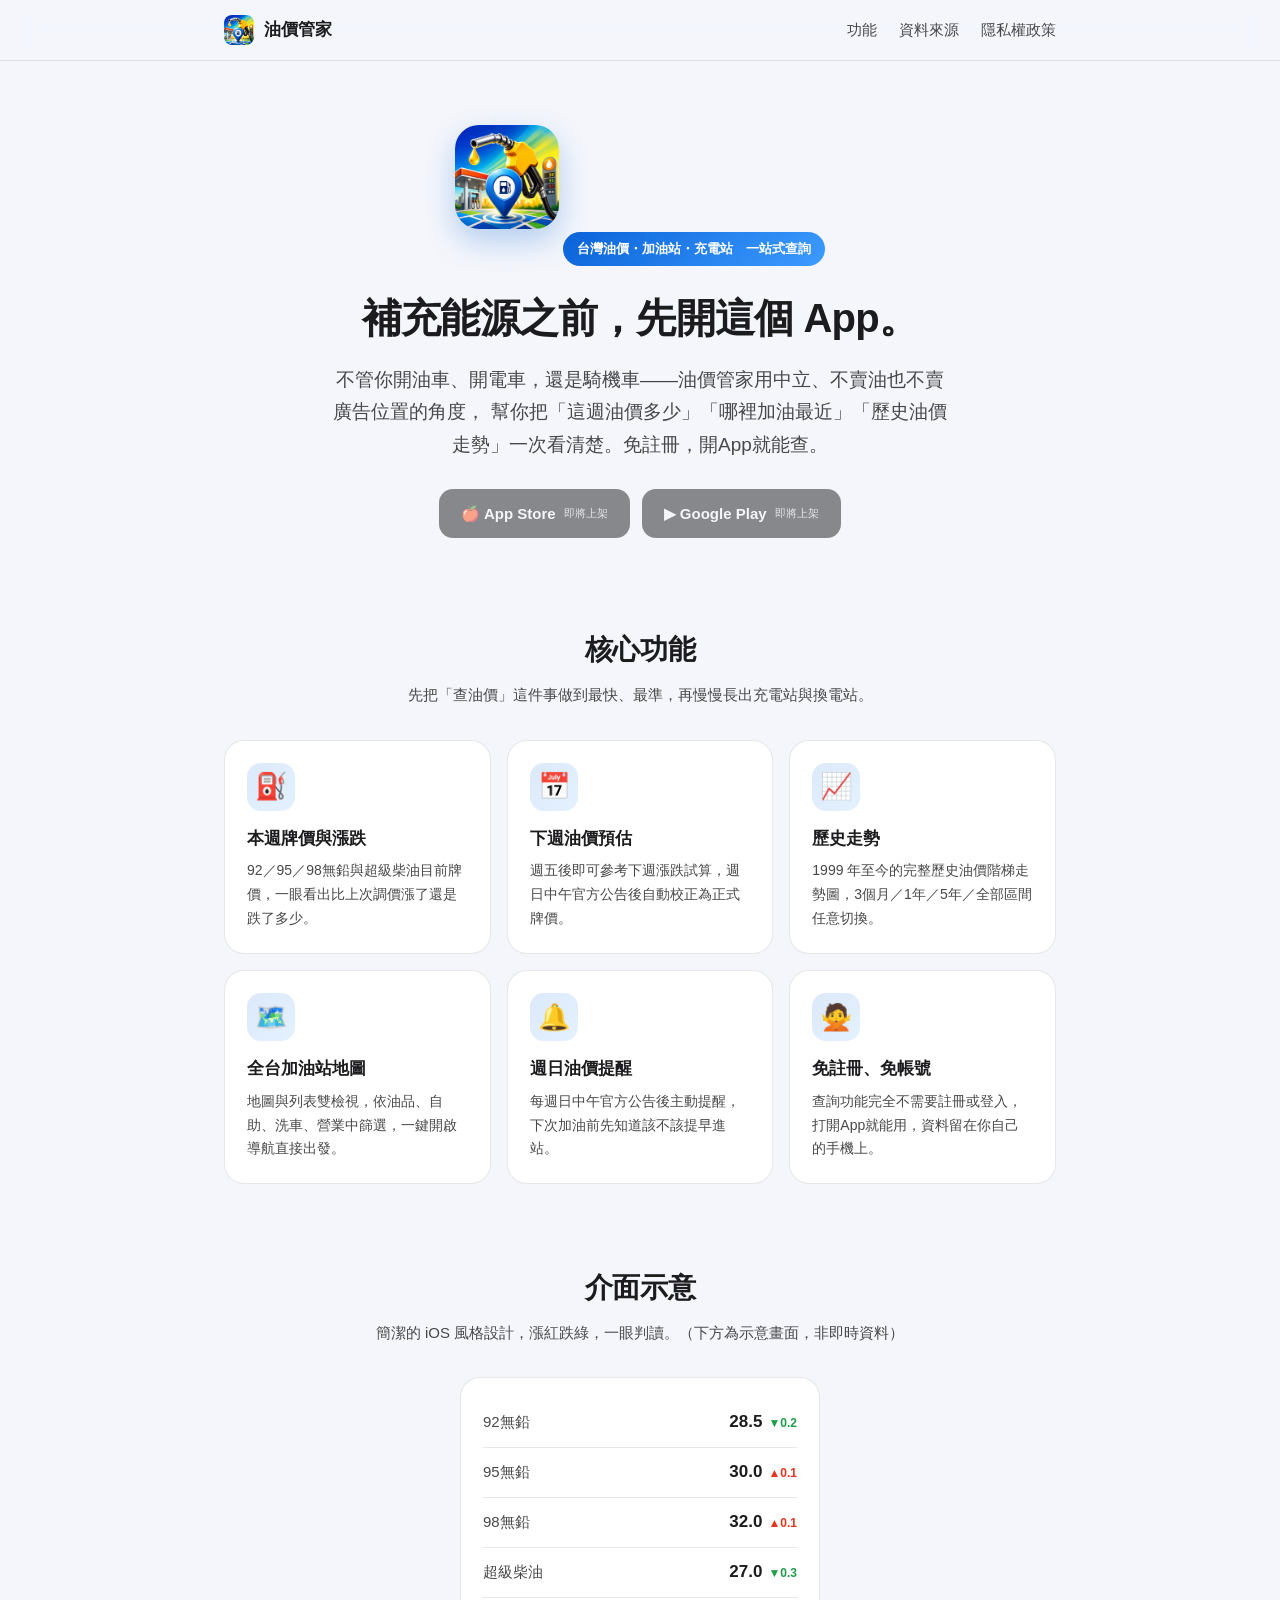
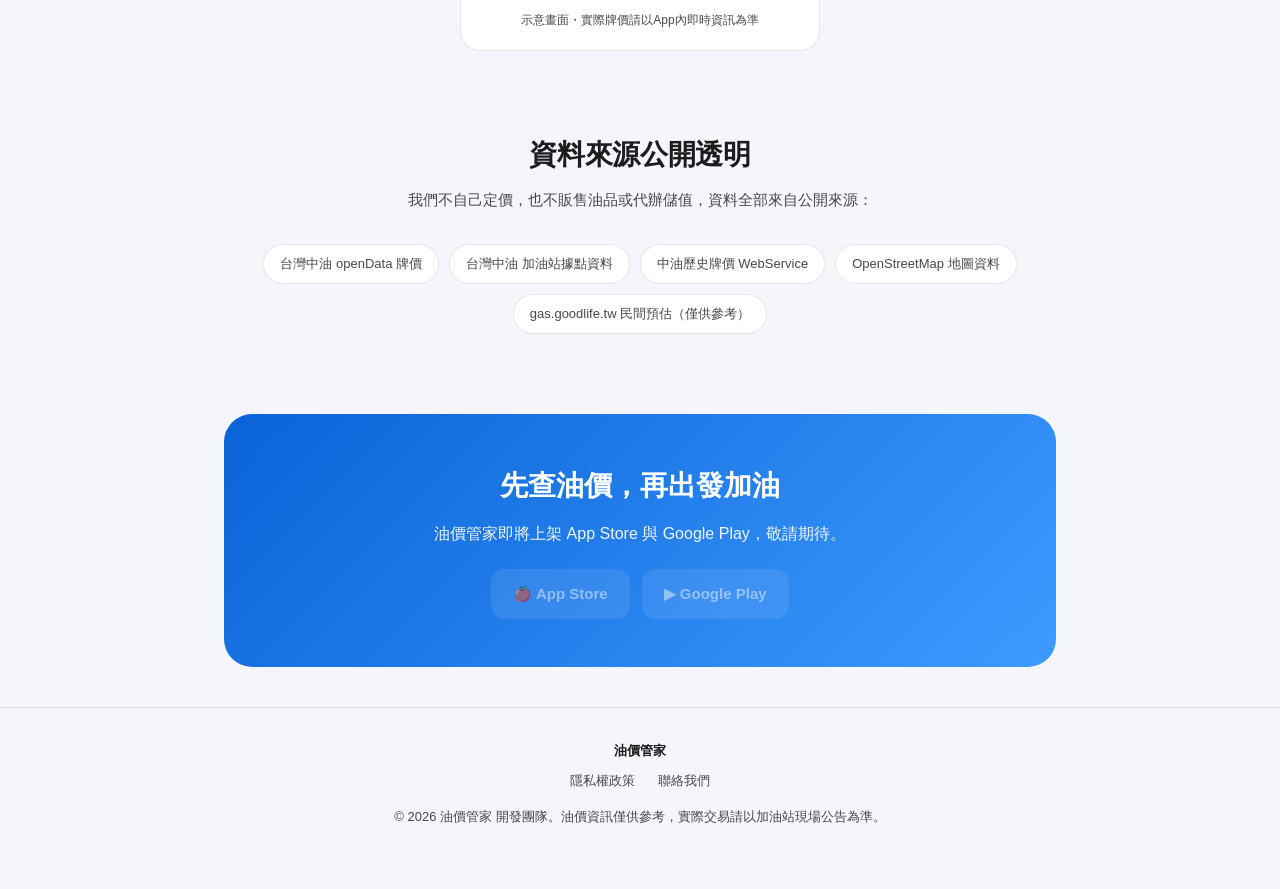
==== index.html @ 45849d34 "Add files via upload" ====
<!DOCTYPE html>
<html lang="zh-Hant">
<head>
<meta charset="UTF-8">
<meta name="viewport" content="width=device-width, initial-scale=1">
<title>油價管家 — 台灣油價、加油站、充電站一站式查詢</title>
<meta name="description" content="油價管家：開車、騎車、開電動車都能用的中立能源資訊App。本週油價牌價與漲跌、下週油價預估、1999年至今歷史走勢、全台加油站地圖與導航，免註冊即可查詢。">
<link rel="icon" href="assets/icon-192.png">
<link rel="apple-touch-icon" href="assets/icon-192.png">
<link rel="stylesheet" href="assets/style.css">
<meta property="og:title" content="油價管家 — 台灣油價一站式查詢">
<meta property="og:description" content="本週牌價、下週預估、歷史走勢、全台加油站地圖，免註冊即可查詢。">
<meta property="og:image" content="assets/icon-512.png">
</head>
<body>

<nav class="topnav">
  <div class="wrap">
    <div class="brand"><img src="assets/icon-192.png" alt="油價管家 App 圖示">油價管家</div>
    <div class="navlinks">
      <a href="#features">功能</a>
      <a href="#sources">資料來源</a>
      <a href="privacy.html">隱私權政策</a>
    </div>
  </div>
</nav>

<header class="hero">
  <div class="wrap">
    <img class="icon" src="assets/icon-512.png" alt="油價管家 App 圖示">
    <div class="pill">台灣油價・加油站・充電站　一站式查詢</div>
    <h1>補充能源之前，先開這個 App。</h1>
    <p class="tagline">
      不管你開油車、開電車，還是騎機車——油價管家用中立、不賣油也不賣廣告位置的角度，
      幫你把「這週油價多少」「哪裡加油最近」「歷史油價走勢」一次看清楚。免註冊，開App就能查。
    </p>
    <div class="store-row">
      <span class="store-btn">🍎 App Store<small>即將上架</small></span>
      <span class="store-btn">▶ Google Play<small>即將上架</small></span>
    </div>
  </div>
</header>

<section id="features">
  <div class="wrap">
    <h2 class="section-title">核心功能</h2>
    <p class="section-sub">先把「查油價」這件事做到最快、最準，再慢慢長出充電站與換電站。</p>
    <div class="grid">
      <div class="card">
        <div class="emoji">⛽</div>
        <h3>本週牌價與漲跌</h3>
        <p>92／95／98無鉛與超級柴油目前牌價，一眼看出比上次調價漲了還是跌了多少。</p>
      </div>
      <div class="card">
        <div class="emoji">📅</div>
        <h3>下週油價預估</h3>
        <p>週五後即可參考下週漲跌試算，週日中午官方公告後自動校正為正式牌價。</p>
      </div>
      <div class="card">
        <div class="emoji">📈</div>
        <h3>歷史走勢</h3>
        <p>1999 年至今的完整歷史油價階梯走勢圖，3個月／1年／5年／全部區間任意切換。</p>
      </div>
      <div class="card">
        <div class="emoji">🗺️</div>
        <h3>全台加油站地圖</h3>
        <p>地圖與列表雙檢視，依油品、自助、洗車、營業中篩選，一鍵開啟導航直接出發。</p>
      </div>
      <div class="card">
        <div class="emoji">🔔</div>
        <h3>週日油價提醒</h3>
        <p>每週日中午官方公告後主動提醒，下次加油前先知道該不該提早進站。</p>
      </div>
      <div class="card">
        <div class="emoji">🙅</div>
        <h3>免註冊、免帳號</h3>
        <p>查詢功能完全不需要註冊或登入，打開App就能用，資料留在你自己的手機上。</p>
      </div>
    </div>
  </div>
</section>

<section>
  <div class="wrap">
    <h2 class="section-title">介面示意</h2>
    <p class="section-sub">簡潔的 iOS 風格設計，漲紅跌綠，一眼判讀。（下方為示意畫面，非即時資料）</p>
    <div class="mock">
      <div class="row"><span class="name">92無鉛</span><span class="price">28.5<span class="down">▼0.2</span></span></div>
      <div class="row"><span class="name">95無鉛</span><span class="price">30.0<span class="up">▲0.1</span></span></div>
      <div class="row"><span class="name">98無鉛</span><span class="price">32.0<span class="up">▲0.1</span></span></div>
      <div class="row"><span class="name">超級柴油</span><span class="price">27.0<span class="down">▼0.3</span></span></div>
      <div class="caption">示意畫面・實際牌價請以App內即時資訊為準</div>
    </div>
  </div>
</section>

<section id="sources">
  <div class="wrap">
    <h2 class="section-title">資料來源公開透明</h2>
    <p class="section-sub">我們不自己定價，也不販售油品或代辦儲值，資料全部來自公開來源：</p>
    <div class="sources">
      <span>台灣中油 openData 牌價</span>
      <span>台灣中油 加油站據點資料</span>
      <span>中油歷史牌價 WebService</span>
      <span>OpenStreetMap 地圖資料</span>
      <span>gas.goodlife.tw 民間預估（僅供參考）</span>
    </div>
  </div>
</section>

<section>
  <div class="wrap">
    <div class="cta">
      <h2>先查油價，再出發加油</h2>
      <p>油價管家即將上架 App Store 與 Google Play，敬請期待。</p>
      <div class="store-row">
        <span class="store-btn">🍎 App Store</span>
        <span class="store-btn">▶ Google Play</span>
      </div>
    </div>
  </div>
</section>

<footer>
  <div class="wrap">
    <span class="fbrand">油價管家</span>
    <div>
      <a href="privacy.html">隱私權政策</a>
      <a href="mailto:happymanx.tw@gmail.com">聯絡我們</a>
    </div>
    <p style="margin-top:14px;">© 2026 油價管家 開發團隊。油價資訊僅供參考，實際交易請以加油站現場公告為準。</p>
  </div>
</footer>

</body>
</html>
---- assets/style.css ----
:root {
  --blue-1: #0A63D8;
  --blue-2: #3D9BFF;
  --ink: #1C1C1E;
  --ink-soft: #48484A;
  --bg: #F4F6FB;
  --card: #FFFFFF;
  --line: rgba(60, 60, 67, 0.12);
  --red: #E8341F;
  --green: #1F9E4A;
  --radius: 20px;
  --max: 880px;
}

@media (prefers-color-scheme: dark) {
  :root {
    --ink: #F2F2F7;
    --ink-soft: #C7C7CC;
    --bg: #0B0E14;
    --card: #161B24;
    --line: rgba(255, 255, 255, 0.10);
  }
}

* { box-sizing: border-box; }

html { scroll-behavior: smooth; }

body {
  margin: 0;
  background: var(--bg);
  color: var(--ink);
  font-family: -apple-system, BlinkMacSystemFont, "SF Pro TC", "PingFang TC",
    "Helvetica Neue", "Segoe UI", "Noto Sans TC", sans-serif;
  line-height: 1.7;
  -webkit-font-smoothing: antialiased;
}

a { color: var(--blue-1); text-decoration: none; }
a:hover { text-decoration: underline; }

.wrap {
  max-width: var(--max);
  margin: 0 auto;
  padding: 0 24px;
}

.topnav {
  position: sticky;
  top: 0;
  z-index: 10;
  backdrop-filter: saturate(180%) blur(16px);
  background: color-mix(in srgb, var(--bg) 78%, transparent);
  border-bottom: 1px solid var(--line);
}

.topnav .wrap {
  display: flex;
  align-items: center;
  justify-content: space-between;
  height: 60px;
}

.brand {
  display: flex;
  align-items: center;
  gap: 10px;
  font-weight: 700;
  font-size: 17px;
  color: var(--ink);
}

.brand img { width: 30px; height: 30px; border-radius: 8px; display: block; }

.navlinks { display: flex; gap: 22px; font-size: 15px; }
.navlinks a { color: var(--ink-soft); }

.hero {
  padding: 64px 0 48px;
  text-align: center;
}

.hero .icon {
  width: 104px;
  height: 104px;
  border-radius: 24px;
  box-shadow: 0 12px 30px rgba(10, 99, 216, 0.28);
  margin-bottom: 24px;
}

.hero h1 {
  font-size: clamp(28px, 5vw, 40px);
  margin: 0 0 12px;
  letter-spacing: -0.02em;
}

.hero p.tagline {
  font-size: clamp(16px, 2.6vw, 19px);
  color: var(--ink-soft);
  max-width: 620px;
  margin: 0 auto 28px;
}

.pill {
  display: inline-block;
  padding: 6px 14px;
  border-radius: 999px;
  background: linear-gradient(135deg, var(--blue-1), var(--blue-2));
  color: #fff;
  font-size: 13px;
  font-weight: 600;
  margin-bottom: 18px;
}

.store-row {
  display: flex;
  gap: 12px;
  justify-content: center;
  flex-wrap: wrap;
  margin-top: 8px;
}

.store-btn {
  display: inline-flex;
  align-items: center;
  gap: 8px;
  padding: 12px 22px;
  border-radius: 14px;
  background: var(--ink);
  color: var(--bg);
  font-weight: 600;
  font-size: 15px;
  opacity: 0.5;
  cursor: default;
}

.store-btn small { display: block; font-weight: 400; font-size: 11px; opacity: 0.85; }

section { padding: 40px 0; }

.section-title {
  text-align: center;
  margin: 0 0 8px;
  font-size: clamp(22px, 3.6vw, 28px);
  letter-spacing: -0.01em;
}

.section-sub {
  text-align: center;
  color: var(--ink-soft);
  margin: 0 auto 32px;
  max-width: 560px;
  font-size: 15px;
}

.grid {
  display: grid;
  grid-template-columns: repeat(auto-fit, minmax(240px, 1fr));
  gap: 16px;
}

.card {
  background: var(--card);
  border: 1px solid var(--line);
  border-radius: var(--radius);
  padding: 22px;
}

.card .emoji {
  font-size: 26px;
  width: 48px;
  height: 48px;
  display: flex;
  align-items: center;
  justify-content: center;
  border-radius: 14px;
  background: linear-gradient(135deg, rgba(10,99,216,0.14), rgba(61,155,255,0.14));
  margin-bottom: 14px;
}

.card h3 { margin: 0 0 6px; font-size: 17px; }
.card p { margin: 0; color: var(--ink-soft); font-size: 14px; }

.mock {
  background: var(--card);
  border: 1px solid var(--line);
  border-radius: var(--radius);
  padding: 20px 22px;
  max-width: 360px;
  margin: 0 auto;
}

.mock .row {
  display: flex;
  justify-content: space-between;
  align-items: baseline;
  padding: 10px 0;
  border-bottom: 1px solid var(--line);
  font-size: 15px;
}
.mock .row:last-child { border-bottom: none; }
.mock .row .name { color: var(--ink-soft); }
.mock .row .price { font-weight: 700; font-size: 17px; }
.mock .up { color: var(--red); font-size: 12px; margin-left: 6px; }
.mock .down { color: var(--green); font-size: 12px; margin-left: 6px; }
.mock .caption {
  text-align: center;
  font-size: 12px;
  color: var(--ink-soft);
  margin-top: 12px;
}

.sources {
  display: flex;
  flex-wrap: wrap;
  gap: 10px;
  justify-content: center;
}
.sources span {
  border: 1px solid var(--line);
  border-radius: 999px;
  padding: 8px 16px;
  font-size: 13px;
  color: var(--ink-soft);
  background: var(--card);
}

.cta {
  text-align: center;
  background: linear-gradient(135deg, var(--blue-1), var(--blue-2));
  border-radius: 28px;
  padding: 48px 24px;
  color: #fff;
}
.cta h2 { margin: 0 0 10px; font-size: clamp(22px, 3.6vw, 28px); }
.cta p { margin: 0 0 22px; opacity: 0.92; }
.cta .store-btn { background: rgba(255,255,255,0.18); color: #fff; }

footer {
  border-top: 1px solid var(--line);
  padding: 32px 0 48px;
  text-align: center;
  color: var(--ink-soft);
  font-size: 13px;
}
footer a { color: var(--ink-soft); margin: 0 10px; }
footer .fbrand { color: var(--ink); font-weight: 600; margin-bottom: 8px; display: block; }

.doc h1 { font-size: clamp(26px, 4vw, 32px); margin-bottom: 4px; }
.doc .updated { color: var(--ink-soft); font-size: 13px; margin-bottom: 32px; }
.doc h2 { font-size: 19px; margin: 34px 0 10px; }
.doc p, .doc li { color: var(--ink-soft); font-size: 15px; }
.doc ul { padding-left: 20px; }
.doc table {
  width: 100%;
  border-collapse: collapse;
  margin: 12px 0;
  font-size: 14px;
}
.doc th, .doc td {
  border: 1px solid var(--line);
  padding: 8px 10px;
  text-align: left;
  color: var(--ink-soft);
}
.doc th { color: var(--ink); background: var(--card); }
.doc .box {
  background: var(--card);
  border: 1px solid var(--line);
  border-radius: 16px;
  padding: 18px 20px;
  margin: 16px 0;
}
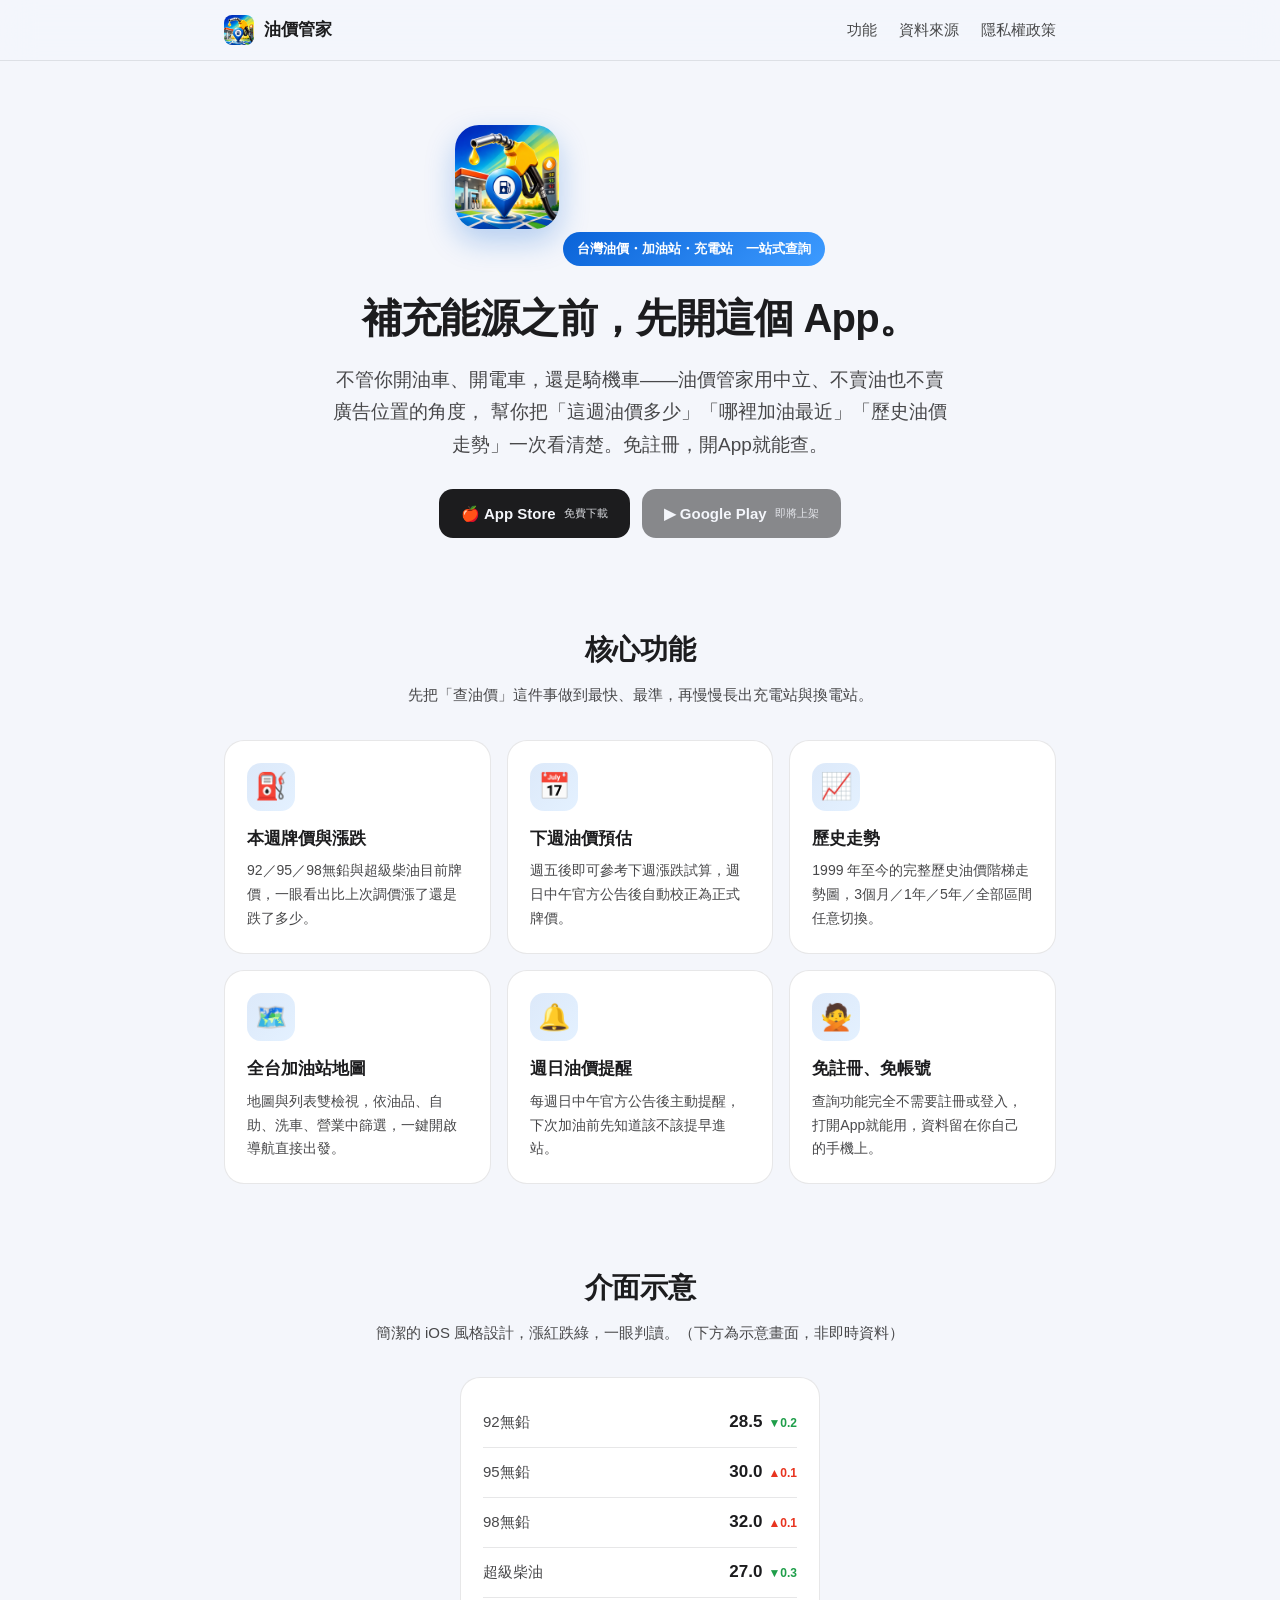
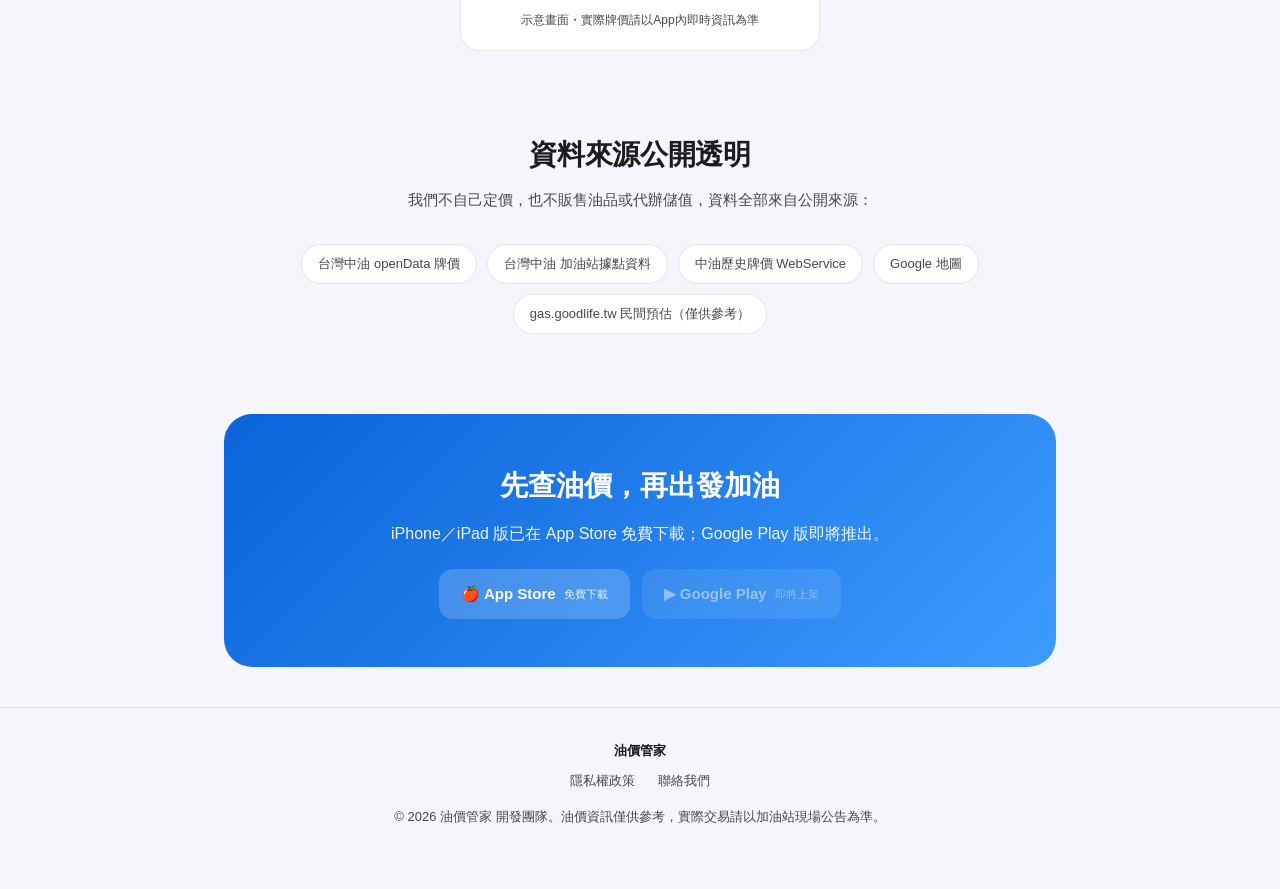
==== commit a7a3514f: "更新主頁內容" ====
--- a/index.html
+++ b/index.html
@@ -10,7 +10,18 @@
 <link rel="stylesheet" href="assets/style.css">
 <meta property="og:title" content="油價管家 — 台灣油價一站式查詢">
 <meta property="og:description" content="本週牌價、下週預估、歷史走勢、全台加油站地圖，免註冊即可查詢。">
-<meta property="og:image" content="assets/icon-512.png">
+<!-- 社群分享預覽（FB／LINE／Threads／Messenger）：og:image 必須是絕對網址 -->
+<meta property="og:type" content="website">
+<meta property="og:site_name" content="油價管家">
+<meta property="og:locale" content="zh_TW">
+<meta property="og:url" content="https://happymanxtw.github.io/Oil/">
+<meta property="og:image" content="https://happymanxtw.github.io/Oil/assets/og-image.png">
+<meta property="og:image:width" content="1200">
+<meta property="og:image:height" content="630">
+<meta property="og:image:alt" content="油價管家：下週油價漲不漲，先知道先省">
+<meta name="twitter:card" content="summary_large_image">
+<!-- iPhone／iPad Safari 頂端的「取得 App」橫幅（Smart App Banner） -->
+<meta name="apple-itunes-app" content="app-id=1514997690">
 </head>
 <body>
 
@@ -35,7 +46,7 @@
       幫你把「這週油價多少」「哪裡加油最近」「歷史油價走勢」一次看清楚。免註冊，開App就能查。
     </p>
     <div class="store-row">
-      <span class="store-btn">🍎 App Store<small>即將上架</small></span>
+      <a class="store-btn" href="https://apps.apple.com/tw/app/id1514997690" target="_blank" rel="noopener">🍎 App Store<small>免費下載</small></a>
       <span class="store-btn">▶ Google Play<small>即將上架</small></span>
     </div>
   </div>
@@ -102,7 +113,7 @@
       <span>台灣中油 openData 牌價</span>
       <span>台灣中油 加油站據點資料</span>
       <span>中油歷史牌價 WebService</span>
-      <span>OpenStreetMap 地圖資料</span>
+      <span>Google 地圖</span>
       <span>gas.goodlife.tw 民間預估（僅供參考）</span>
     </div>
   </div>
@@ -112,10 +123,10 @@
   <div class="wrap">
     <div class="cta">
       <h2>先查油價，再出發加油</h2>
-      <p>油價管家即將上架 App Store 與 Google Play，敬請期待。</p>
+      <p>iPhone／iPad 版已在 App Store 免費下載；Google Play 版即將推出。</p>
       <div class="store-row">
-        <span class="store-btn">🍎 App Store</span>
-        <span class="store-btn">▶ Google Play</span>
+        <a class="store-btn" href="https://apps.apple.com/tw/app/id1514997690" target="_blank" rel="noopener">🍎 App Store<small>免費下載</small></a>
+        <span class="store-btn">▶ Google Play<small>即將上架</small></span>
       </div>
     </div>
   </div>
--- a/assets/style.css
+++ b/assets/style.css
@@ -135,6 +135,9 @@
 }
 
 .store-btn small { display: block; font-weight: 400; font-size: 11px; opacity: 0.85; }
+/* .store-btn 預設是「即將上架」的半透明樣式；已上架的按鈕是 <a>，恢復全亮、可點 */
+a.store-btn { opacity: 1; cursor: pointer; }
+a.store-btn:hover { text-decoration: none; opacity: 0.88; }
 
 section { padding: 40px 0; }
 
